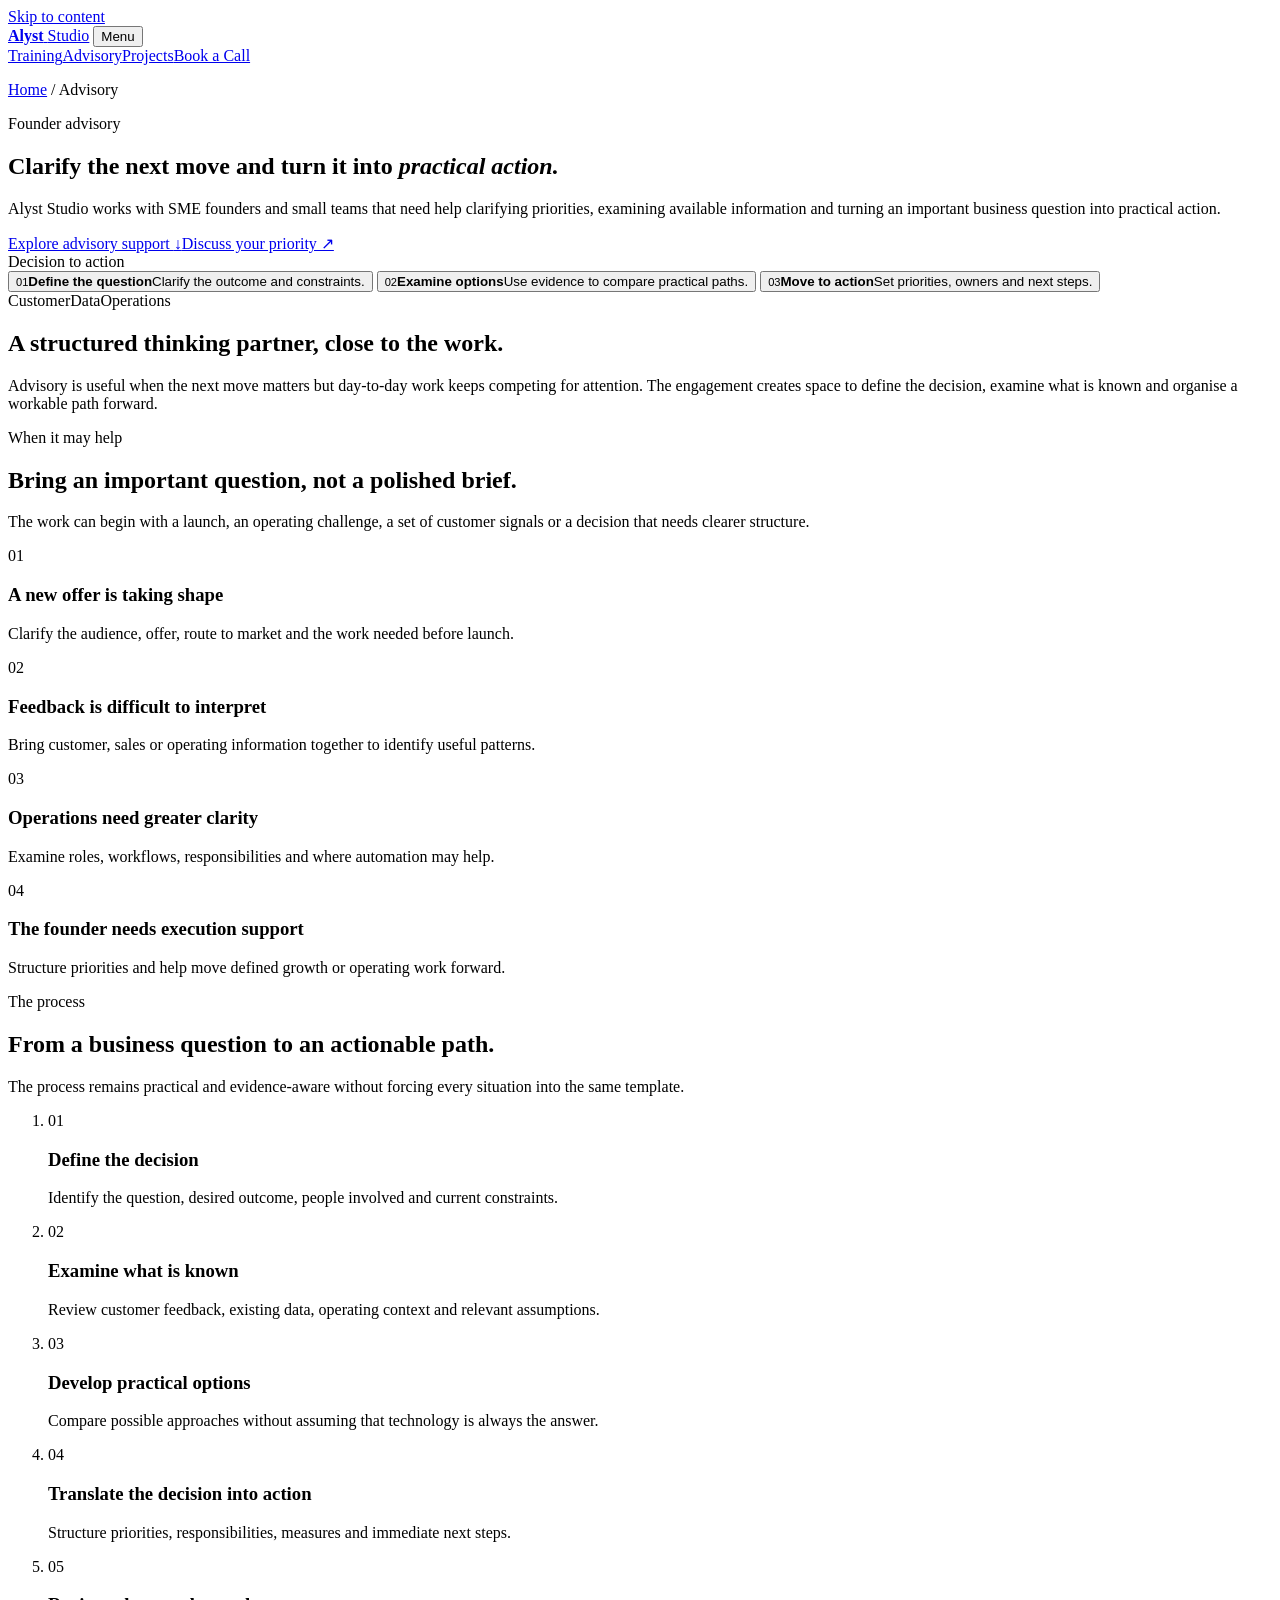
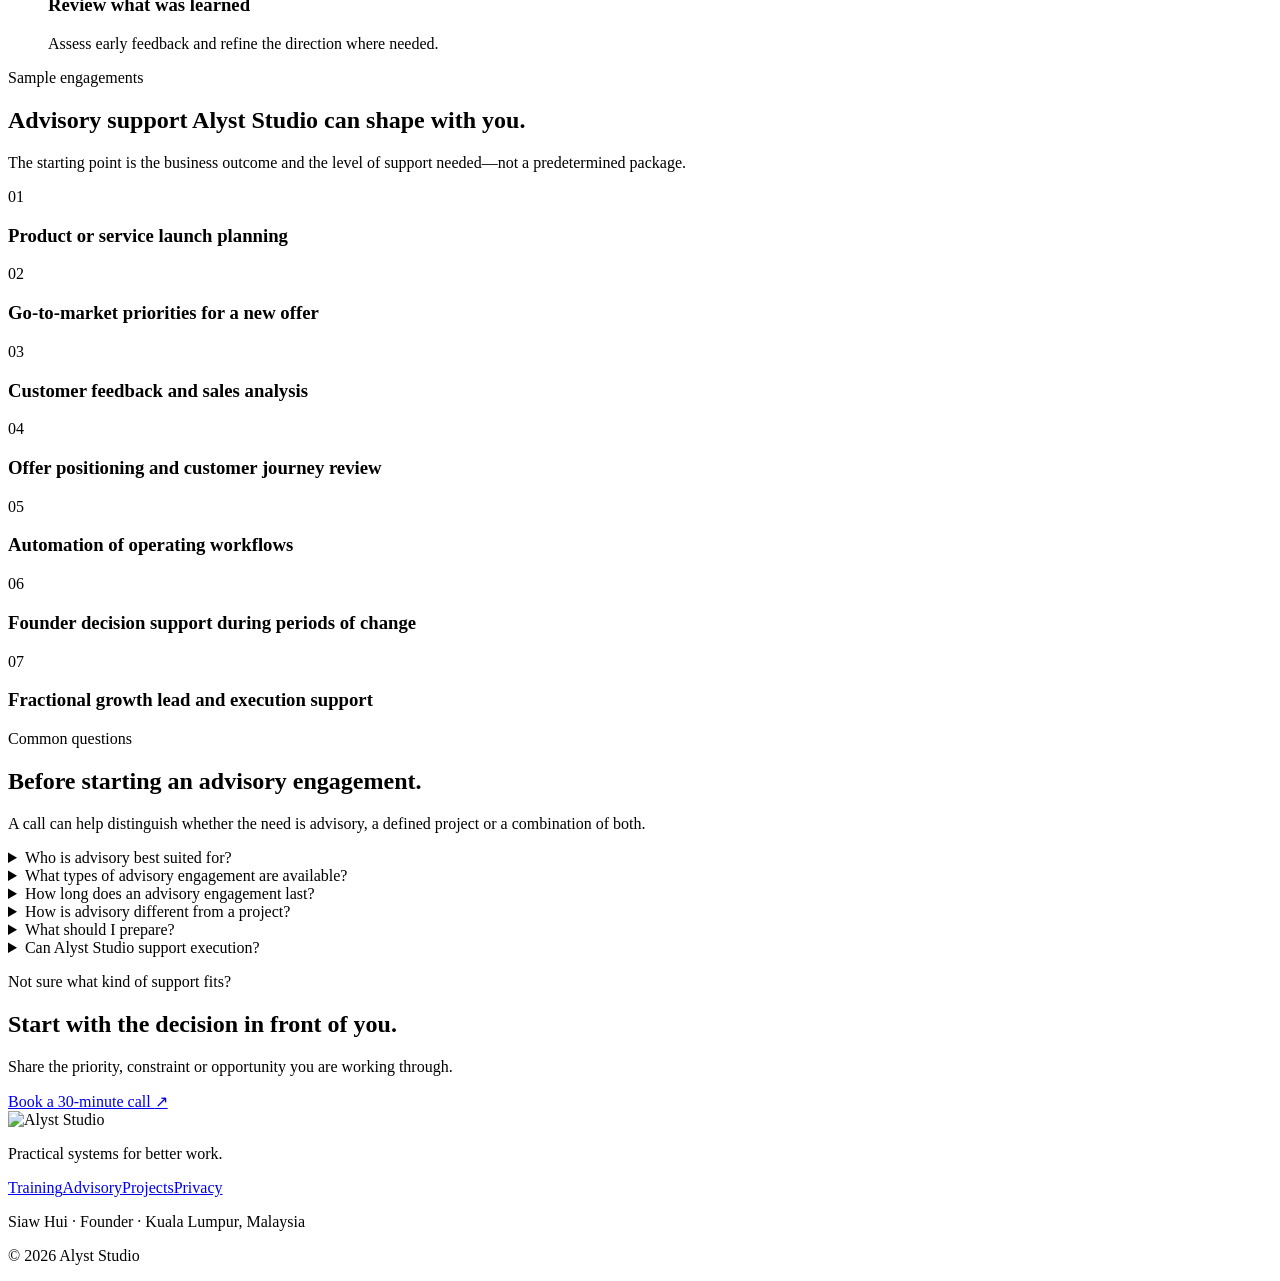
==== site/advisory.html @ 36e94ac0 "Configure Alyst Studio custom domain" ====
<!doctype html>
<html lang="en">
<head>
  <meta charset="utf-8">
  <meta name="viewport" content="width=device-width, initial-scale=1">
  <meta name="description" content="Founder advisory and go-to-market support for SME owners who need to clarify priorities, examine evidence and translate decisions into action.">
  <meta name="robots" content="index,follow">
  <meta name="theme-color" content="#f7f3eb">
  <link rel="canonical" href="https://www.alyststudio.com/advisory.html">
  <meta property="og:title" content="Founder Advisory and Go-to-Market Support | Alyst Studio">
  <meta property="og:description" content="Practical advisory for founders navigating an important business question, launch or period of change.">
  <meta property="og:type" content="website">
  <meta property="og:url" content="https://www.alyststudio.com/advisory.html">
  <title>Founder Advisory and Go-to-Market Support | Alyst Studio</title>
  <link rel="icon" href="assets/alyst-studio-logo.png" type="image/png">
  <link rel="stylesheet" href="styles.css">
  <script type="application/ld+json">
  { "@context": "https://schema.org", "@graph": [
    { "@type": "Organization", "@id": "https://www.alyststudio.com/#organization", "name": "Alyst Studio", "url": "https://www.alyststudio.com/", "founder": { "@id": "https://www.alyststudio.com/#siaw-hui" } },
    { "@type": "Person", "@id": "https://www.alyststudio.com/#siaw-hui", "name": "Siaw Hui", "jobTitle": "Founder", "worksFor": { "@id": "https://www.alyststudio.com/#organization" } },
    { "@type": "Service", "@id": "https://www.alyststudio.com/advisory.html#service", "name": "Founder advisory and go-to-market support", "serviceType": "Business advisory", "provider": { "@id": "https://www.alyststudio.com/#organization" }, "areaServed": { "@type": "Country", "name": "Malaysia" }, "url": "https://www.alyststudio.com/advisory.html" },
    { "@type": "BreadcrumbList", "itemListElement": [ { "@type": "ListItem", "position": 1, "name": "Home", "item": "https://www.alyststudio.com/" }, { "@type": "ListItem", "position": 2, "name": "Advisory", "item": "https://www.alyststudio.com/advisory.html" } ] }
  ] }
  </script>
  <script defer src="script.js"></script>
</head>
<body class="service-page page-advisory">
  <a class="skip-link" href="#main">Skip to content</a>
  <header class="site-header" data-header>
    <a class="brand brand-text" href="index.html" aria-label="Alyst Studio home"><strong>Alyst</strong> <span>Studio</span></a>
    <button class="menu-button" type="button" aria-expanded="false" aria-controls="site-nav" data-menu-button><span>Menu</span><i aria-hidden="true"></i></button>
    <nav class="site-nav" id="site-nav" aria-label="Primary navigation" data-nav><a href="training.html">Training</a><a aria-current="page" href="advisory.html">Advisory</a><a href="projects.html">Projects</a><a class="nav-cta" href="https://calendly.com/siawhui-alyststudio/30min" target="_blank" rel="noopener noreferrer">Book a Call</a></nav>
  </header>
  <main id="main">
    <section class="page-hero">
      <div class="page-hero-copy reveal">
        <p class="breadcrumb"><a href="index.html">Home</a> / Advisory</p>
        <p class="eyebrow line-label">Founder advisory</p>
        <h1>Clarify the next move and turn it into <em>practical action.</em></h1>
        <p class="answer-first">Alyst Studio works with SME founders and small teams that need help clarifying priorities, examining available information and turning an important business question into practical action.</p>
        <div class="page-hero-actions"><a class="button button-primary" href="#engagements">Explore advisory support <span>↓</span></a><a class="text-link" href="https://calendly.com/siawhui-alyststudio/30min" target="_blank" rel="noopener noreferrer">Discuss your priority ↗</a></div>
      </div>
      <div class="purpose-visual service-method-visual reveal" id="advisory-method" data-auto-method aria-label="Interactive advisory method from defining the question to practical action">
        <div class="training-visual-head"><div><i></i><i></i><i></i></div><span>Decision to action</span></div>
        <div class="method-stage-list" role="group" aria-label="Advisory stages">
          <button class="method-stage is-active" type="button" data-method-control aria-pressed="true"><small>01</small><strong>Define the question</strong><span>Clarify the outcome and constraints.</span></button>
          <button class="method-stage" type="button" data-method-control aria-pressed="false"><small>02</small><strong>Examine options</strong><span>Use evidence to compare practical paths.</span></button>
          <button class="method-stage" type="button" data-method-control aria-pressed="false"><small>03</small><strong>Move to action</strong><span>Set priorities, owners and next steps.</span></button>
        </div>
        <div class="method-inputs" aria-label="Inputs considered"><span>Customer</span><span>Data</span><span>Operations</span></div>
      </div>
    </section>

    <section class="page-intro-band"><div class="section"><h2>A structured thinking partner, close to the work.</h2><div><p>Advisory is useful when the next move matters but day-to-day work keeps competing for attention. The engagement creates space to define the decision, examine what is known and organise a workable path forward.</p></div></div></section>

    <section class="section">
      <div class="page-section-heading reveal"><p class="eyebrow line-label">When it may help</p><h2>Bring an important question, not a polished brief.</h2><p>The work can begin with a launch, an operating challenge, a set of customer signals or a decision that needs clearer structure.</p></div>
      <div class="fit-grid">
        <article class="fit-card reveal"><span>01</span><h3>A new offer is taking shape</h3><p>Clarify the audience, offer, route to market and the work needed before launch.</p></article>
        <article class="fit-card reveal"><span>02</span><h3>Feedback is difficult to interpret</h3><p>Bring customer, sales or operating information together to identify useful patterns.</p></article>
        <article class="fit-card reveal"><span>03</span><h3>Operations need greater clarity</h3><p>Examine roles, workflows, responsibilities and where automation may help.</p></article>
        <article class="fit-card reveal"><span>04</span><h3>The founder needs execution support</h3><p>Structure priorities and help move defined growth or operating work forward.</p></article>
      </div>
    </section>

    <section class="section" id="process">
      <div class="page-section-heading reveal"><p class="eyebrow line-label">The process</p><h2>From a business question to an actionable path.</h2><p>The process remains practical and evidence-aware without forcing every situation into the same template.</p></div>
      <ol class="process-list compact-process five-step-process">
        <li class="reveal"><span>01</span><h3>Define the decision</h3><p>Identify the question, desired outcome, people involved and current constraints.</p></li>
        <li class="reveal"><span>02</span><h3>Examine what is known</h3><p>Review customer feedback, existing data, operating context and relevant assumptions.</p></li>
        <li class="reveal"><span>03</span><h3>Develop practical options</h3><p>Compare possible approaches without assuming that technology is always the answer.</p></li>
        <li class="reveal"><span>04</span><h3>Translate the decision into action</h3><p>Structure priorities, responsibilities, measures and immediate next steps.</p></li>
        <li class="reveal"><span>05</span><h3>Review what was learned</h3><p>Assess early feedback and refine the direction where needed.</p></li>
      </ol>
    </section>

    <section class="engagements compact-engagements seven-item-engagements" id="engagements"><div class="section">
      <div class="page-section-heading reveal"><p class="eyebrow line-label">Sample engagements</p><h2>Advisory support Alyst Studio can shape with you.</h2><p>The starting point is the business outcome and the level of support needed—not a predetermined package.</p></div>
      <div class="engagement-grid">
        <article class="engagement-card reveal"><span>01</span><h3>Product or service launch planning</h3></article>
        <article class="engagement-card reveal"><span>02</span><h3>Go-to-market priorities for a new offer</h3></article>
        <article class="engagement-card reveal"><span>03</span><h3>Customer feedback and sales analysis</h3></article>
        <article class="engagement-card reveal"><span>04</span><h3>Offer positioning and customer journey review</h3></article>
        <article class="engagement-card reveal"><span>05</span><h3>Automation of operating workflows</h3></article>
        <article class="engagement-card reveal"><span>06</span><h3>Founder decision support during periods of change</h3></article>
        <article class="engagement-card reveal"><span>07</span><h3>Fractional growth lead and execution support</h3></article>
      </div>
    </div></section>

    <section class="section">
      <div class="page-section-heading reveal"><p class="eyebrow line-label">Common questions</p><h2>Before starting an advisory engagement.</h2><p>A call can help distinguish whether the need is advisory, a defined project or a combination of both.</p></div>
      <div class="faq-list">
        <details><summary>Who is advisory best suited for?</summary><p>It is designed for SME founders and small teams with a specific priority, decision or operating challenge that needs structured thinking and practical follow-through.</p></details>
        <details><summary>What types of advisory engagement are available?</summary><p>An engagement may begin with a focused advisory session, a defined short-term advisory sprint, or ongoing fractional growth lead and execution support. The format is shaped around the decision and level of involvement required.</p></details>
        <details><summary>How long does an advisory engagement last?</summary><p>The period depends on the question and scope. It may be a single session, a defined engagement over several weeks, or ongoing monthly support. The cadence and duration are agreed before work begins.</p></details>
        <details><summary>How is advisory different from a project?</summary><p>Advisory centres on clarifying priorities and decisions. A project centres on building or delivering a defined system, workflow or analysis.</p></details>
        <details><summary>What should I prepare?</summary><p>Bring the question, relevant context and any existing customer, sales or operating information. A polished brief is not required.</p></details>
        <details><summary>Can Alyst Studio support execution?</summary><p>Yes, where the execution scope is agreed. This may be structured as defined project work or fractional growth lead and execution support.</p></details>
      </div>
    </section>

    <section class="page-cta"><div class="section"><div><p class="eyebrow line-label">Not sure what kind of support fits?</p><h2>Start with the decision in front of you.</h2></div><div class="page-cta-actions"><p>Share the priority, constraint or opportunity you are working through.</p><a class="button button-light" href="https://calendly.com/siawhui-alyststudio/30min" target="_blank" rel="noopener noreferrer">Book a 30-minute call <span>↗</span></a></div></div></section>
  </main>
  <footer class="site-footer"><div class="footer-brand"><img src="assets/alyst-studio-logo.png" alt="Alyst Studio"><p>Practical systems for better work.</p></div><nav aria-label="Footer navigation"><a href="training.html">Training</a><a href="advisory.html">Advisory</a><a href="projects.html">Projects</a><a href="privacy.html">Privacy</a></nav><div class="footer-meta"><p>Siaw Hui · Founder · Kuala Lumpur, Malaysia</p><p>© <span data-year>2026</span> Alyst Studio</p></div></footer>
</body>
</html>
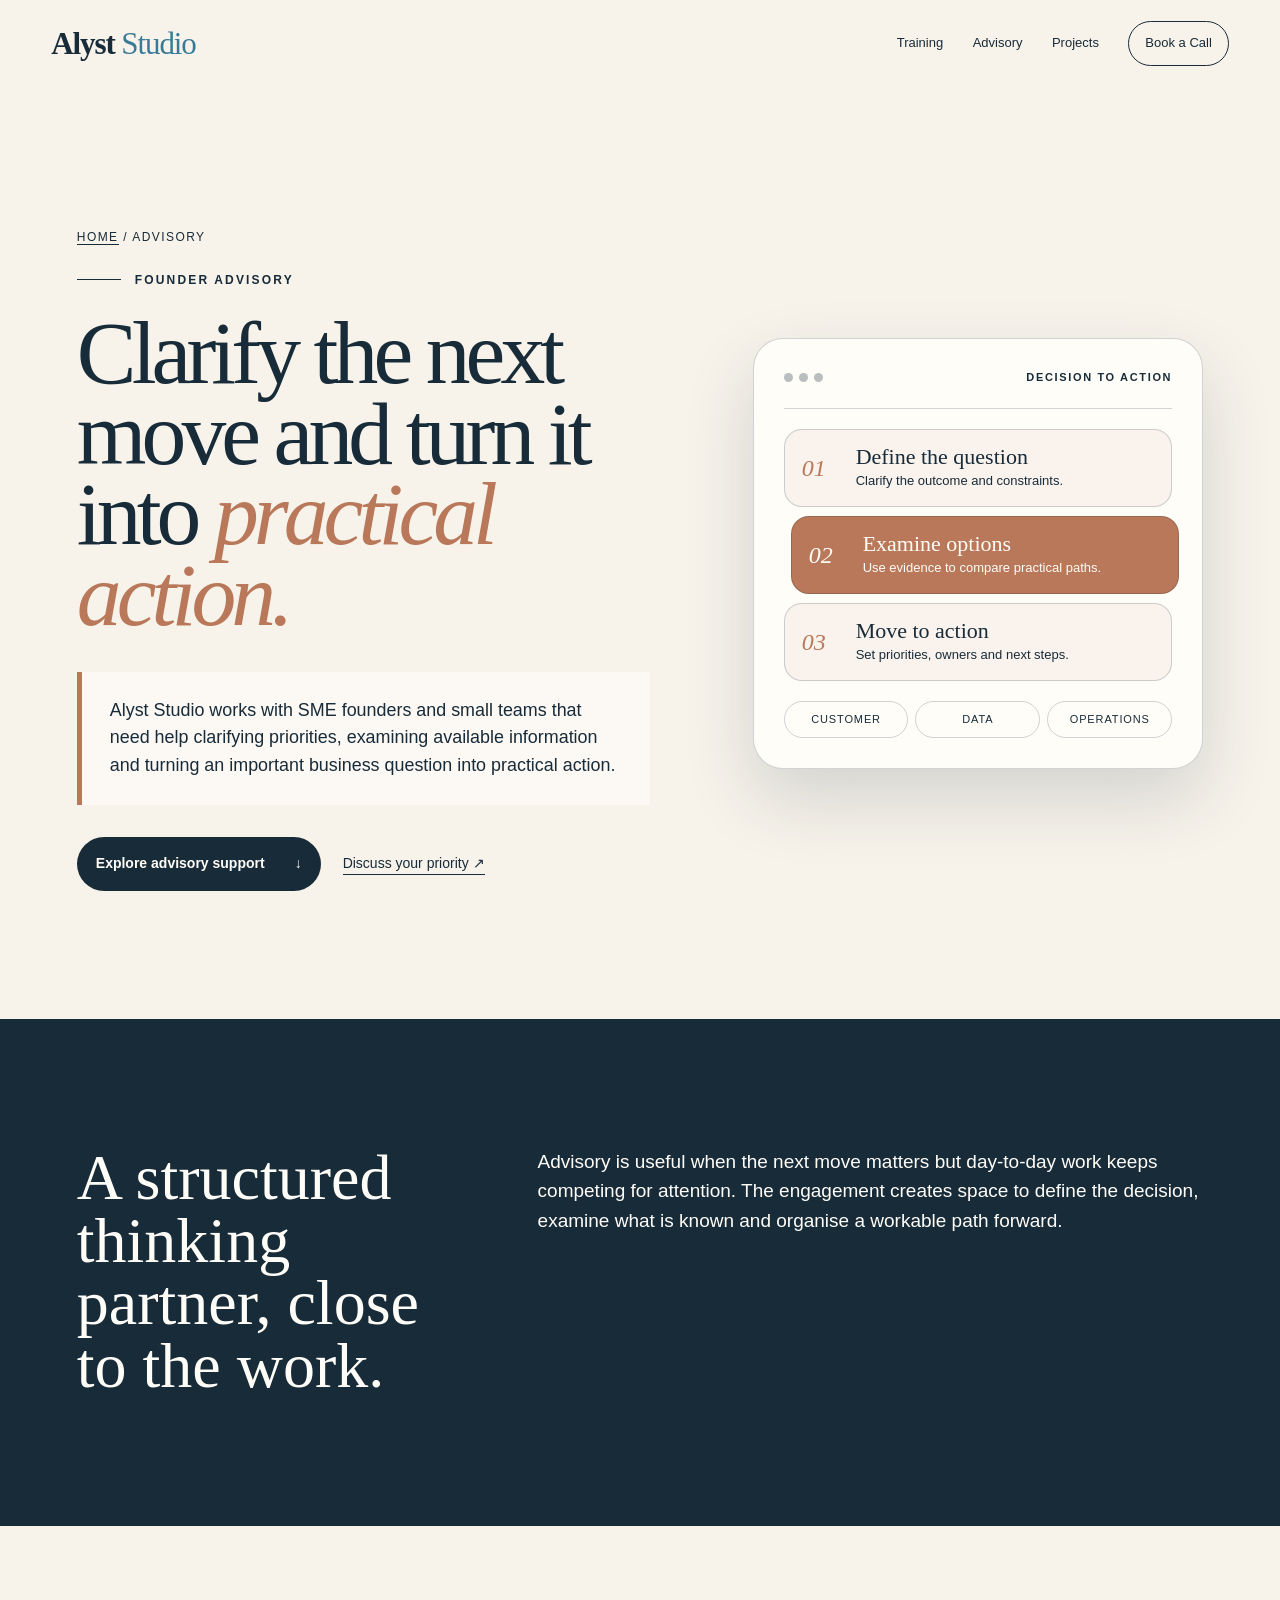
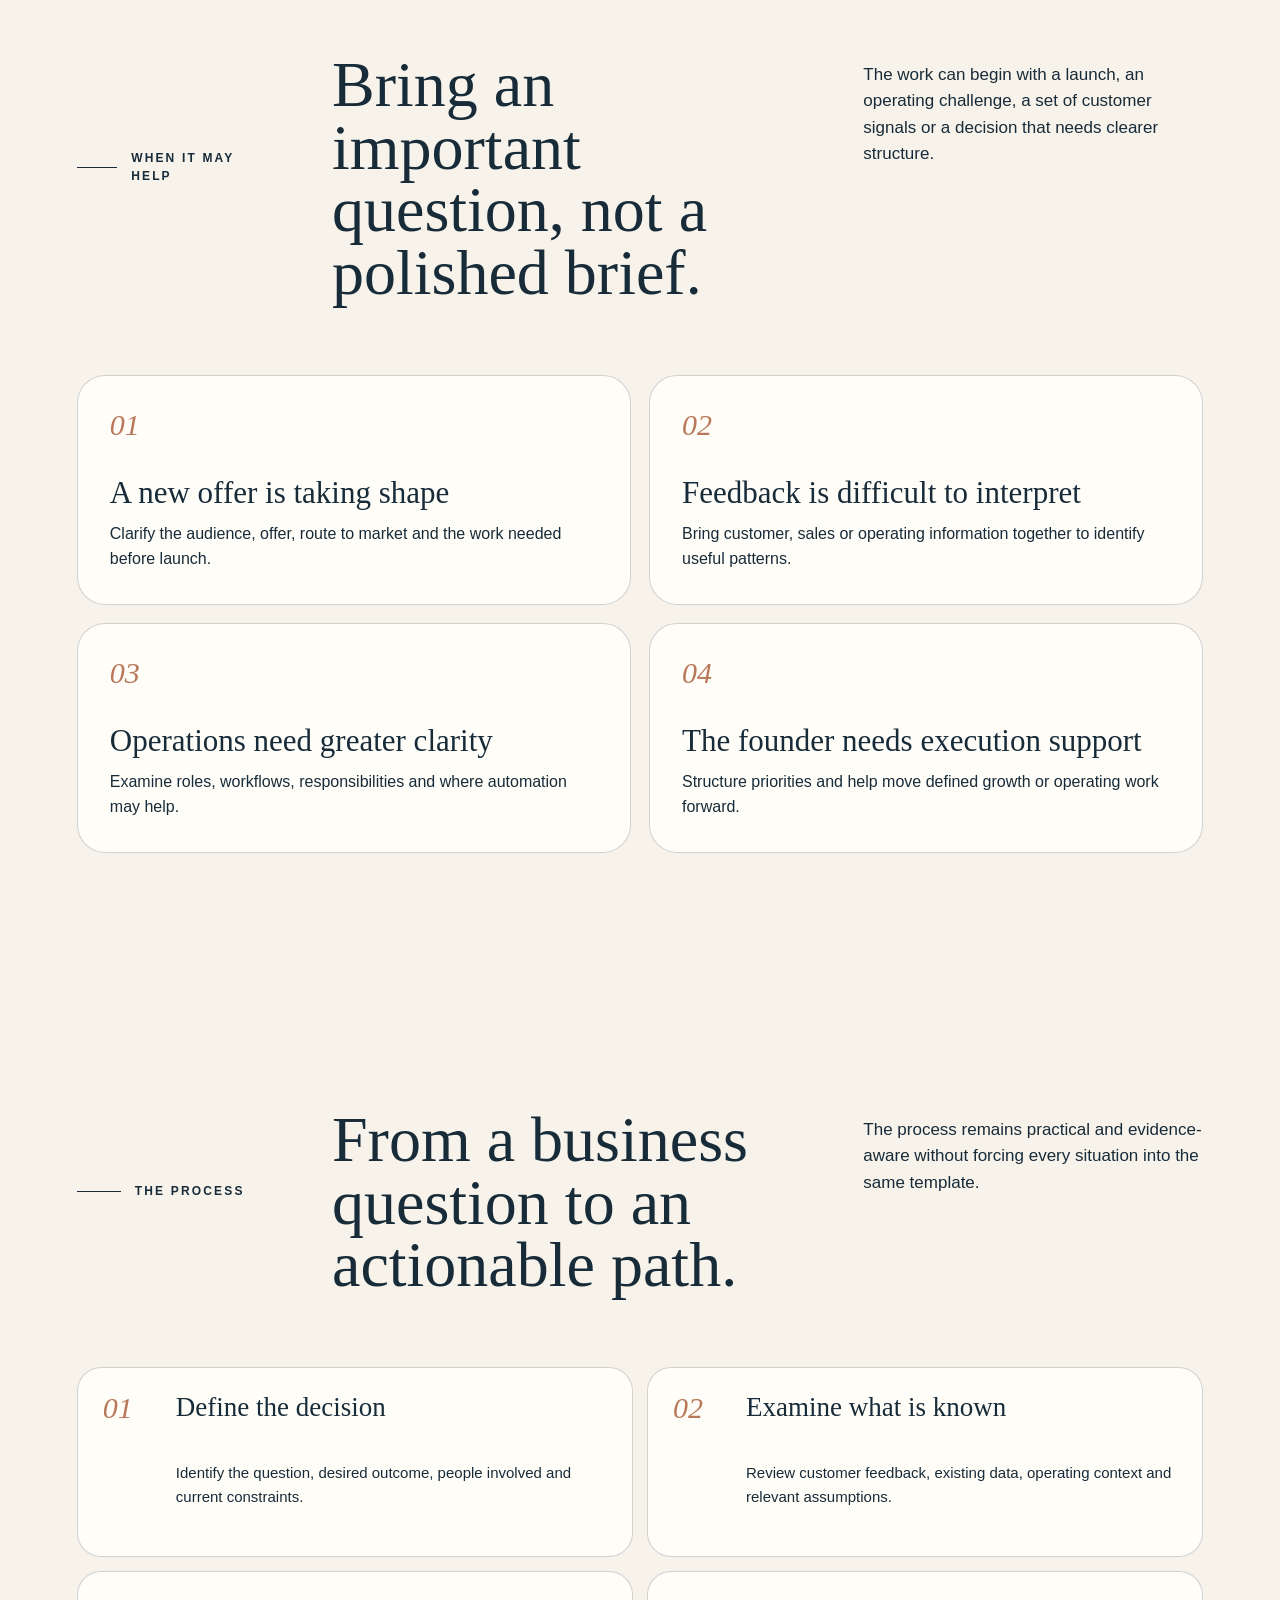
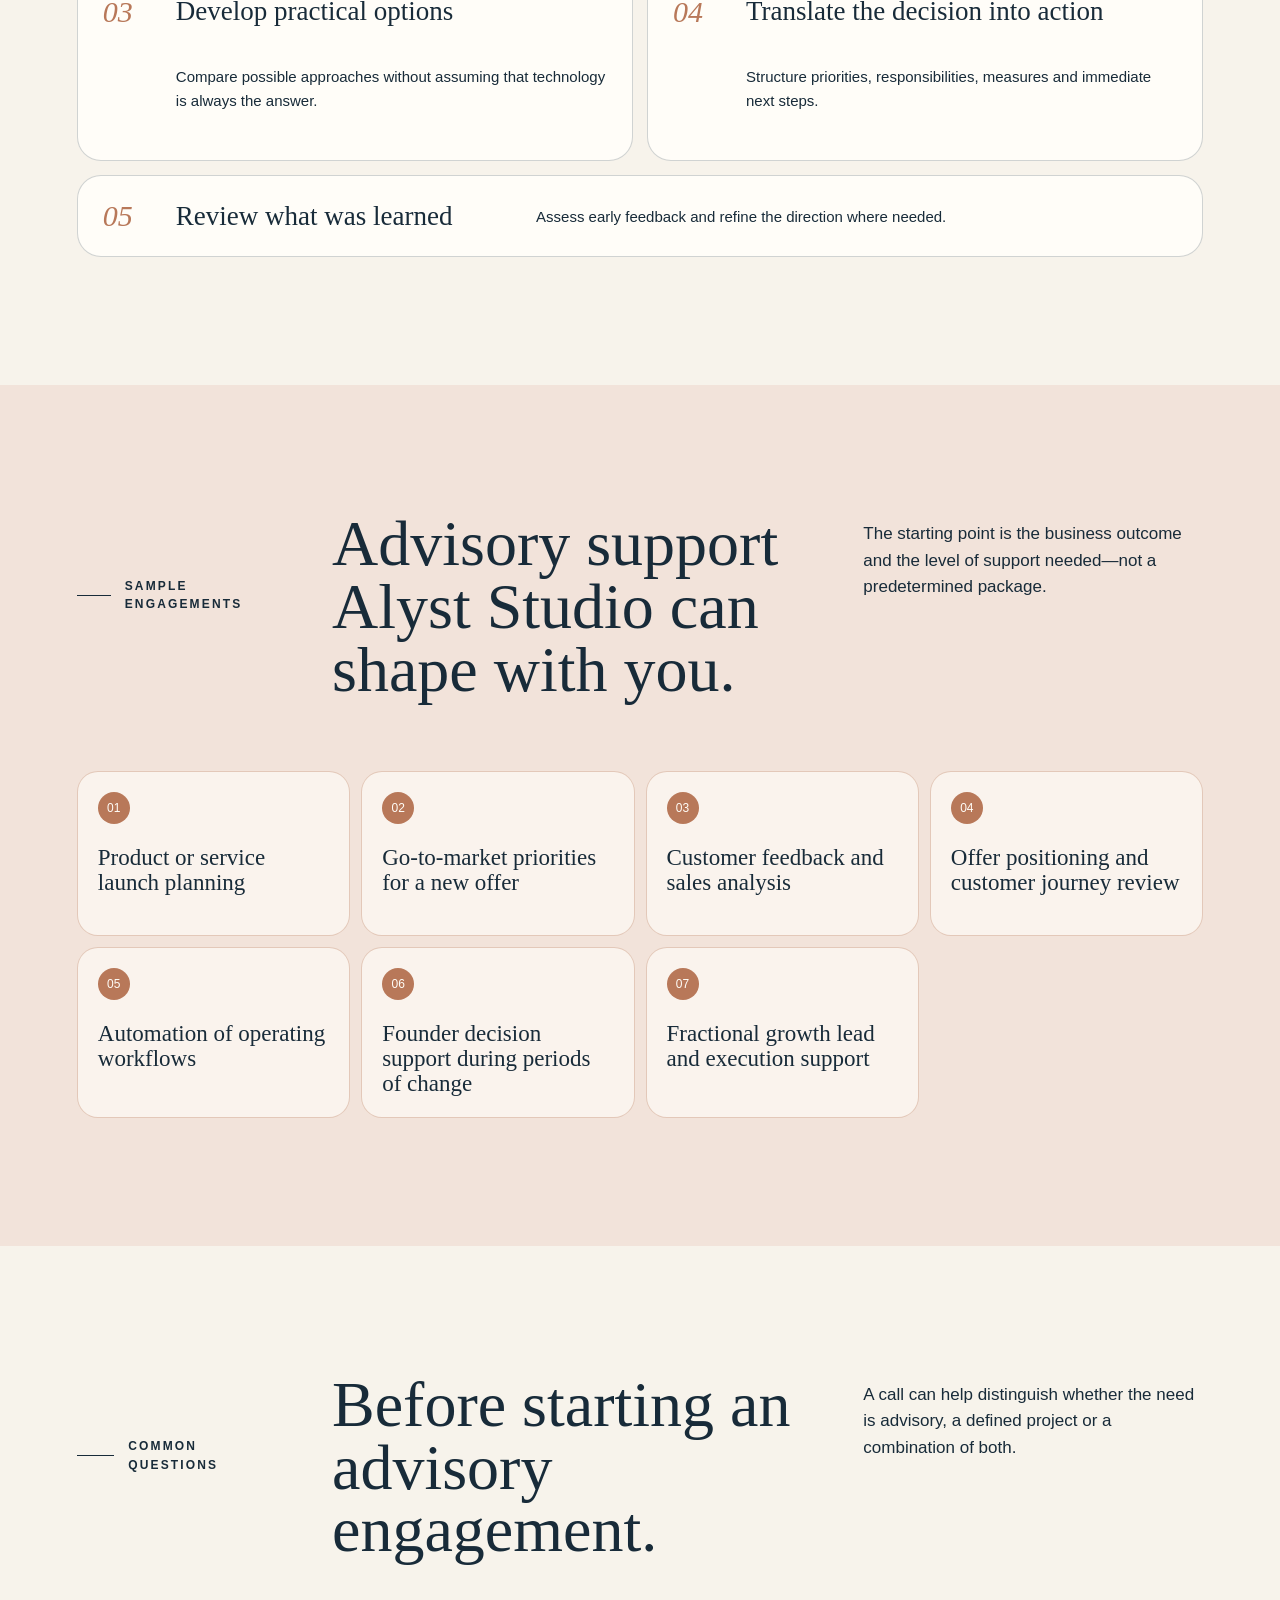
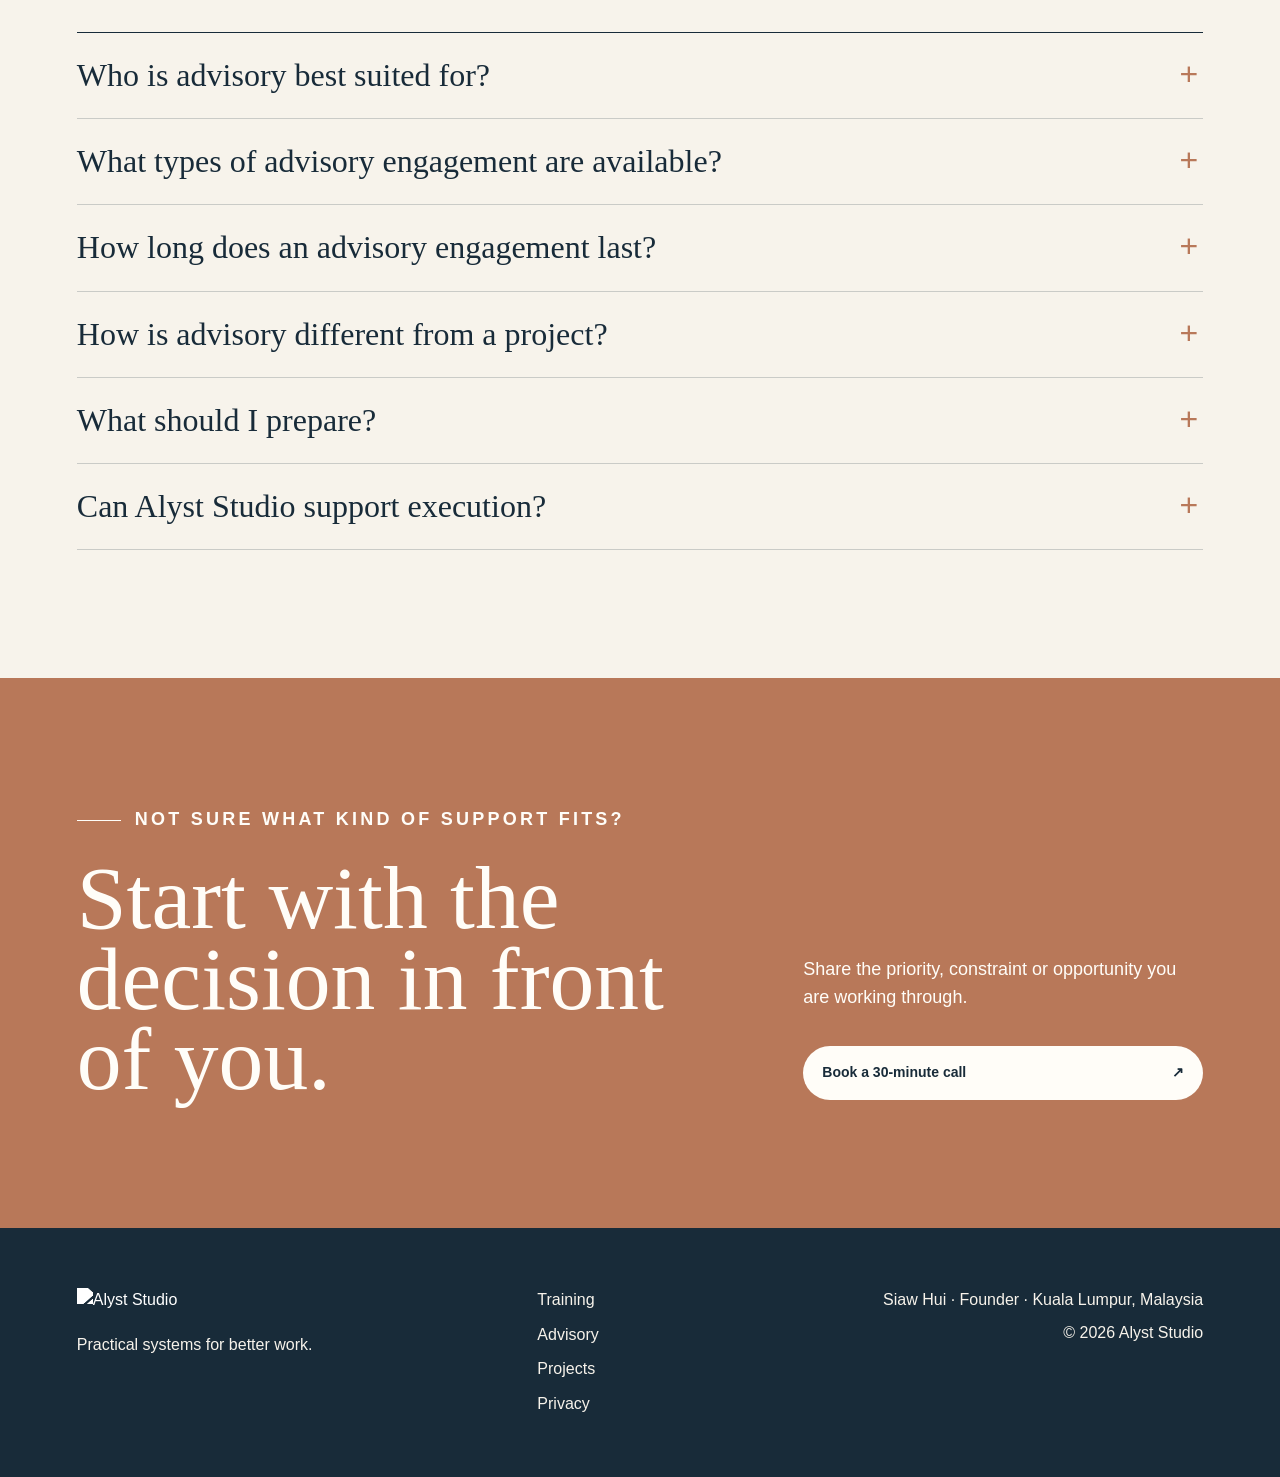
==== commit a806b45b: "Publish latest Alyst Studio website" ====
--- a/site/advisory.html
+++ b/site/advisory.html
@@ -6,20 +6,20 @@
   <meta name="description" content="Founder advisory and go-to-market support for SME owners who need to clarify priorities, examine evidence and translate decisions into action.">
   <meta name="robots" content="index,follow">
   <meta name="theme-color" content="#f7f3eb">
-  <link rel="canonical" href="https://www.alyststudio.com/advisory.html">
+  <link rel="canonical" href="https://siawhui-code.github.io/Alyst-Website-Pages/advisory.html">
   <meta property="og:title" content="Founder Advisory and Go-to-Market Support | Alyst Studio">
   <meta property="og:description" content="Practical advisory for founders navigating an important business question, launch or period of change.">
   <meta property="og:type" content="website">
-  <meta property="og:url" content="https://www.alyststudio.com/advisory.html">
+  <meta property="og:url" content="https://siawhui-code.github.io/Alyst-Website-Pages/advisory.html">
   <title>Founder Advisory and Go-to-Market Support | Alyst Studio</title>
   <link rel="icon" href="assets/alyst-studio-logo.png" type="image/png">
   <link rel="stylesheet" href="styles.css">
   <script type="application/ld+json">
   { "@context": "https://schema.org", "@graph": [
-    { "@type": "Organization", "@id": "https://www.alyststudio.com/#organization", "name": "Alyst Studio", "url": "https://www.alyststudio.com/", "founder": { "@id": "https://www.alyststudio.com/#siaw-hui" } },
-    { "@type": "Person", "@id": "https://www.alyststudio.com/#siaw-hui", "name": "Siaw Hui", "jobTitle": "Founder", "worksFor": { "@id": "https://www.alyststudio.com/#organization" } },
-    { "@type": "Service", "@id": "https://www.alyststudio.com/advisory.html#service", "name": "Founder advisory and go-to-market support", "serviceType": "Business advisory", "provider": { "@id": "https://www.alyststudio.com/#organization" }, "areaServed": { "@type": "Country", "name": "Malaysia" }, "url": "https://www.alyststudio.com/advisory.html" },
-    { "@type": "BreadcrumbList", "itemListElement": [ { "@type": "ListItem", "position": 1, "name": "Home", "item": "https://www.alyststudio.com/" }, { "@type": "ListItem", "position": 2, "name": "Advisory", "item": "https://www.alyststudio.com/advisory.html" } ] }
+    { "@type": "Organization", "@id": "https://siawhui-code.github.io/Alyst-Website-Pages/#organization", "name": "Alyst Studio", "url": "https://siawhui-code.github.io/Alyst-Website-Pages/", "founder": { "@id": "https://siawhui-code.github.io/Alyst-Website-Pages/#siaw-hui" } },
+    { "@type": "Person", "@id": "https://siawhui-code.github.io/Alyst-Website-Pages/#siaw-hui", "name": "Siaw Hui", "jobTitle": "Founder", "worksFor": { "@id": "https://siawhui-code.github.io/Alyst-Website-Pages/#organization" } },
+    { "@type": "Service", "@id": "https://siawhui-code.github.io/Alyst-Website-Pages/advisory.html#service", "name": "Founder advisory and go-to-market support", "serviceType": "Business advisory", "provider": { "@id": "https://siawhui-code.github.io/Alyst-Website-Pages/#organization" }, "areaServed": { "@type": "Country", "name": "Malaysia" }, "url": "https://siawhui-code.github.io/Alyst-Website-Pages/advisory.html" },
+    { "@type": "BreadcrumbList", "itemListElement": [ { "@type": "ListItem", "position": 1, "name": "Home", "item": "https://siawhui-code.github.io/Alyst-Website-Pages/" }, { "@type": "ListItem", "position": 2, "name": "Advisory", "item": "https://siawhui-code.github.io/Alyst-Website-Pages/advisory.html" } ] }
   ] }
   </script>
   <script defer src="script.js"></script>
--- a/site/styles.css
+++ b/site/styles.css
@@ -0,0 +1,617 @@
+:root {
+  --ink: #182b39;
+  --ink-2: #28475a;
+  --blue: #4d91ad;
+  --blue-deep: #397b97;
+  --blue-pale: #dcebf0;
+  --cream: #f7f3eb;
+  --paper: #fffdf8;
+  --peach: #ead2c5;
+  --peach-pale: #f2e3da;
+  --yellow: #efe0a3;
+  --rule: rgba(24, 43, 57, .2);
+  --shadow: 0 30px 70px rgba(24, 43, 57, .16);
+  --sans: Inter, ui-sans-serif, -apple-system, BlinkMacSystemFont, "Segoe UI", sans-serif;
+  --serif: Georgia, "Times New Roman", serif;
+}
+
+* { box-sizing: border-box; }
+html { scroll-behavior: smooth; }
+body {
+  margin: 0;
+  color: var(--ink);
+  background: var(--cream);
+  font-family: var(--sans);
+  font-size: 16px;
+  line-height: 1.55;
+  -webkit-font-smoothing: antialiased;
+}
+body.menu-open { overflow: hidden; }
+a { color: inherit; text-decoration: none; }
+button, input, textarea { font: inherit; }
+img { display: block; max-width: 100%; }
+
+.skip-link {
+  position: fixed;
+  top: 10px;
+  left: 10px;
+  z-index: 1000;
+  padding: 10px 14px;
+  background: var(--paper);
+  transform: translateY(-180%);
+}
+.skip-link:focus { transform: none; }
+
+.site-header {
+  position: sticky;
+  top: 0;
+  z-index: 50;
+  display: flex;
+  align-items: center;
+  justify-content: space-between;
+  min-height: 88px;
+  padding: 14px clamp(22px, 4vw, 64px);
+  border-bottom: 1px solid transparent;
+  transition: background .25s, border-color .25s, min-height .25s;
+}
+.site-header.is-scrolled {
+  min-height: 72px;
+  background: rgba(247, 243, 235, .94);
+  border-color: var(--rule);
+  backdrop-filter: blur(14px);
+}
+.brand { width: 175px; }
+.brand img { width: 100%; }
+.brand-text { width: auto; font: 400 31px/1 var(--serif); letter-spacing: -.035em; white-space: nowrap; }
+.brand-text strong { font-weight: 700; }
+.brand-text span { color: var(--blue-deep); }
+.site-nav { display: flex; align-items: center; gap: clamp(18px, 2.3vw, 38px); font-size: 13px; }
+.site-nav a:not(.nav-cta) { border-bottom: 1px solid transparent; }
+.site-nav a:not(.nav-cta):hover { border-color: currentColor; }
+.nav-cta { padding: 11px 16px; border: 1px solid var(--ink); border-radius: 999px; }
+.nav-cta:hover { color: var(--cream); background: var(--ink); }
+.menu-button { display: none; color: var(--ink); background: none; border: 0; }
+
+.hero {
+  position: relative;
+  display: grid;
+  grid-template-columns: minmax(0, 1.08fr) minmax(380px, .92fr);
+  gap: clamp(42px, 6vw, 96px);
+  align-items: center;
+  min-height: calc(100vh - 88px);
+  padding: clamp(60px, 8vw, 120px) clamp(22px, 6vw, 92px) 48px;
+  overflow: hidden;
+}
+.hero-field {
+  position: absolute;
+  inset: -28% -9% auto auto;
+  width: 63vw;
+  height: 79vw;
+  max-height: 1000px;
+  border-radius: 43% 0 0 57%;
+  background: var(--peach);
+  transform: rotate(8deg);
+}
+.hero-field span {
+  position: absolute;
+  right: 10%;
+  bottom: 14%;
+  width: 33%;
+  aspect-ratio: 1;
+  border: 1px solid rgba(24, 43, 57, .35);
+  border-radius: 50%;
+}
+.hero-copy, .system-card { position: relative; z-index: 2; }
+.eyebrow { margin: 0 0 24px; font-size: 12px; font-weight: 700; letter-spacing: .18em; text-transform: uppercase; }
+.line-label { display: flex; align-items: center; gap: 14px; }
+.line-label::before { content: ""; width: 44px; height: 1px; background: currentColor; }
+.hero h1 {
+  max-width: 780px;
+  margin: 0;
+  font: 400 clamp(58px, 7.2vw, 116px)/.9 var(--serif);
+  letter-spacing: -.055em;
+}
+.hero h1 em { display: block; color: var(--blue-deep); font-weight: 400; }
+.hero-lede { max-width: 670px; margin: 36px 0 0; font-size: clamp(17px, 1.35vw, 21px); }
+.hero-actions { display: flex; align-items: center; gap: 24px; margin-top: 34px; }
+.button {
+  display: inline-flex;
+  align-items: center;
+  justify-content: space-between;
+  gap: 30px;
+  min-height: 54px;
+  padding: 14px 19px;
+  border-radius: 999px;
+  font-size: 14px;
+  font-weight: 700;
+  transition: transform .2s, background .2s, color .2s;
+}
+.button:hover { transform: translateY(-2px); }
+.button-primary { color: var(--paper); background: var(--ink); }
+.button-primary:hover { background: var(--blue-deep); }
+.text-link { font-size: 14px; border-bottom: 1px solid currentColor; }
+
+.system-card {
+  margin-top: 48px;
+  padding: clamp(22px, 2.5vw, 36px);
+  border: 1px solid rgba(24, 43, 57, .14);
+  border-radius: 34px;
+  background: rgba(255, 253, 248, .92);
+  box-shadow: var(--shadow);
+  backdrop-filter: blur(10px);
+}
+.system-card-head { display: flex; justify-content: space-between; gap: 20px; padding-bottom: 20px; border-bottom: 1px solid var(--rule); }
+.system-card-head p { margin: 0; font: italic 18px var(--serif); }
+.system-card-head > span { display: flex; gap: 6px; }
+.system-card-head i { width: 8px; height: 8px; border-radius: 50%; background: var(--ink); opacity: .4; }
+.signal-tabs { display: flex; flex-wrap: wrap; gap: 8px; margin: 22px 0 28px; }
+.signal-tab {
+  padding: 9px 13px;
+  color: var(--ink);
+  border: 1px solid transparent;
+  border-radius: 999px;
+  background: var(--blue-pale);
+  cursor: pointer;
+}
+.signal-tab:nth-child(2) { background: var(--yellow); }
+.signal-tab:nth-child(3) { background: var(--peach-pale); }
+.signal-tab.is-active { border-color: var(--ink); box-shadow: inset 0 0 0 1px var(--ink); }
+.signal-result { min-height: 270px; padding: clamp(24px, 3vw, 42px); border-radius: 24px; background: var(--blue-pale); transition: background-color .45s ease; }
+.signal-result[data-active-signal="repetition"] { background: var(--blue-pale); }
+.signal-result[data-active-signal="decisions"] { background: var(--yellow); }
+.signal-result[data-active-signal="confidence"] { background: var(--peach-pale); }
+.signal-result.is-changing > * { animation: signal-in .4s ease both; }
+@keyframes signal-in { from { opacity: 0; transform: translateY(8px); } to { opacity: 1; transform: none; } }
+.signal-kicker, .project-kicker { margin: 0 0 13px; font-size: 11px; font-weight: 800; letter-spacing: .16em; }
+.signal-result h2 { max-width: 470px; margin: 0 0 16px; font: 400 clamp(30px, 3vw, 47px)/1.03 var(--serif); }
+.signal-result > p:not(.signal-kicker) { max-width: 490px; margin: 0; }
+.signal-flow { display: flex; align-items: center; gap: 10px; margin-top: 28px; font-size: 12px; }
+.signal-flow span { padding: 7px 10px; border: 1px solid rgba(24, 43, 57, .25); border-radius: 999px; }
+.signal-flow b { font-weight: 400; }
+.hero-principles {
+  position: relative;
+  z-index: 2;
+  grid-column: 1 / -1;
+  display: grid;
+  grid-template-columns: repeat(3, 1fr);
+  margin-top: 40px;
+  border-top: 1px solid var(--rule);
+  border-bottom: 1px solid var(--rule);
+}
+.hero-principles p { margin: 0; padding: 22px clamp(0px, 2vw, 32px); font-size: 13px; }
+.hero-principles p + p { border-left: 1px solid var(--rule); }
+
+.section { width: min(100%, 1480px); margin: 0 auto; padding: clamp(90px, 10vw, 160px) clamp(22px, 6vw, 92px); }
+.section-heading { display: grid; grid-template-columns: .65fr 1.25fr .9fr; gap: clamp(30px, 5vw, 80px); align-items: start; margin-bottom: clamp(64px, 8vw, 120px); }
+.section-heading .eyebrow { margin-top: 12px; }
+.section-heading h2 { margin: 0; font: 400 clamp(43px, 5vw, 76px)/.98 var(--serif); letter-spacing: -.035em; }
+.section-heading > p:last-child { margin: 10px 0 0; font-size: 17px; }
+
+.friction-list { border-top: 1px solid var(--ink); }
+.friction-row {
+  display: grid;
+  grid-template-columns: 48px 120px minmax(300px, 1.1fr) minmax(260px, .9fr) 38px;
+  gap: clamp(18px, 3vw, 52px);
+  align-items: start;
+  padding: 32px 0;
+  border-bottom: 1px solid var(--rule);
+  transition: padding .25s, background .25s;
+}
+.friction-row:hover { padding-right: 18px; padding-left: 18px; background: var(--paper); }
+.friction-row > span { font: 22px var(--serif); }
+.friction-row small { padding-top: 5px; text-transform: uppercase; letter-spacing: .14em; }
+.friction-row h3 { margin: 0; font: 400 clamp(26px, 2.4vw, 39px)/1.05 var(--serif); }
+.friction-row p { margin: 4px 0 0; }
+.friction-row > b { font-size: 26px; font-weight: 400; text-align: right; }
+
+.work { color: var(--cream); background: var(--ink); }
+.section-dark { width: min(100%, 1480px); }
+.work .section-heading { margin-bottom: 54px; }
+.work-tabs { display: grid; grid-template-columns: repeat(4, 1fr); border-top: 1px solid rgba(255,255,255,.35); border-bottom: 1px solid rgba(255,255,255,.35); }
+.work-tab { padding: 20px 14px; color: var(--cream); border: 0; border-right: 1px solid rgba(255,255,255,.25); background: none; text-align: left; cursor: pointer; }
+.work-tab:last-child { border-right: 0; }
+.work-tab span { display: block; margin-bottom: 10px; opacity: .55; }
+.work-tab.is-active { color: var(--ink); background: var(--yellow); }
+.project-panel {
+  display: grid;
+  grid-template-columns: 1.05fr 1.15fr .8fr;
+  gap: clamp(30px, 4vw, 68px);
+  margin-top: 38px;
+  padding: clamp(30px, 5vw, 76px);
+  color: var(--ink);
+  border-radius: 38px;
+  background: var(--blue-pale);
+}
+.project-visual {
+  display: grid;
+  grid-template-rows: auto 1fr auto;
+  gap: 22px;
+  min-height: 360px;
+  padding: 24px 26px 28px;
+  border-radius: 24px;
+  background: var(--paper);
+  box-shadow: 0 18px 35px rgba(24, 43, 57, .1);
+}
+.project-window-head { display: flex; align-items: center; gap: 7px; padding-bottom: 16px; border-bottom: 1px solid var(--rule); }
+.project-window-head span { width: 9px; height: 9px; border-radius: 50%; background: var(--ink); opacity: .28; }
+.project-window-head b { margin-left: auto; font-size: 10px; letter-spacing: .13em; text-transform: uppercase; }
+.project-bars { display: flex; align-items: end; gap: 10px; min-height: 200px; padding: 20px 4px 0; border-bottom: 1px solid var(--rule); }
+.project-bars span { flex: 1; min-height: 34px; border-radius: 8px 8px 0 0; background: var(--blue); transition: height .45s ease, background .35s; }
+.project-bars span:nth-child(1) { height: 42%; }
+.project-bars span:nth-child(2) { height: 67%; }
+.project-bars span:nth-child(3) { height: 53%; }
+.project-bars span:nth-child(4) { height: 82%; }
+.project-bars span:nth-child(5) { height: 62%; }
+.project-bars span:nth-child(6) { height: 91%; }
+.project-tags { display: flex; flex-wrap: wrap; gap: 7px; }
+.project-tags span { padding: 6px 9px; border-radius: 999px; background: var(--blue-pale); font-size: 11px; }
+.project-visual[data-project-visual="assistants"] .project-bars span { background: var(--peach); }
+.project-visual[data-project-visual="assistants"] .project-tags span { background: var(--peach-pale); }
+.project-visual[data-project-visual="content"] .project-bars span { background: var(--yellow); }
+.project-visual[data-project-visual="content"] .project-tags span { background: #f7edc4; }
+.project-visual[data-project-visual="training"] .project-bars span { background: var(--blue-deep); }
+.project-main { align-self: center; }
+.project-main h3 { margin: 0 0 24px; font: 400 clamp(42px, 4.4vw, 70px)/.96 var(--serif); letter-spacing: -.04em; }
+.project-main > p:last-child { margin: 0; font-size: 18px; }
+.project-notes { margin: 0; border-top: 1px solid var(--rule); }
+.project-notes div { padding: 22px 0; border-bottom: 1px solid var(--rule); }
+.project-notes dt { margin-bottom: 7px; font-size: 11px; font-weight: 800; letter-spacing: .14em; text-transform: uppercase; }
+.project-notes dd { margin: 0; }
+
+.approach-list { margin: 0; padding: 0; list-style: none; border-top: 1px solid var(--ink); }
+.approach-list li { display: grid; grid-template-columns: .28fr 1fr; padding: clamp(34px, 5vw, 68px) 0; border-bottom: 1px solid var(--rule); }
+.approach-list li > span { color: var(--blue-deep); font: italic clamp(50px, 6vw, 90px)/1 var(--serif); }
+.approach-list li > div { display: grid; grid-template-columns: 1.15fr 1fr .25fr .7fr; gap: clamp(20px, 4vw, 60px); align-items: start; }
+.approach-list h3 { margin: 0; font: 400 clamp(32px, 3vw, 48px)/1.02 var(--serif); }
+.approach-list p { margin: 6px 0 0; }
+.approach-list b { padding-top: 8px; font-size: 11px; letter-spacing: .14em; text-transform: uppercase; }
+
+.services { background: var(--peach-pale); }
+.services-label {
+  width: fit-content;
+  margin-top: 0 !important;
+  padding: 13px 17px;
+  color: var(--paper);
+  border-radius: 999px;
+  background: var(--blue-deep);
+  box-shadow: 0 10px 25px rgba(24, 43, 57, .13);
+  white-space: nowrap;
+}
+.services-label::before { background: currentColor; }
+.service-grid { display: grid; grid-template-columns: repeat(2, 1fr); gap: 20px; }
+.service-card { min-height: 510px; padding: clamp(30px, 4vw, 58px); border: 1px solid var(--rule); border-radius: 34px; background: rgba(255, 253, 248, .55); }
+.service-card > span { display: block; margin-bottom: 64px; font: italic 38px var(--serif); }
+.service-card h3 { max-width: 540px; margin: 0 0 24px; font: 400 clamp(38px, 4vw, 62px)/.98 var(--serif); }
+.service-card > p { max-width: 620px; font-size: 18px; }
+.service-card ul { margin: 34px 0 0; padding: 0; list-style: none; border-top: 1px solid var(--rule); }
+.service-card li { padding: 12px 0; border-bottom: 1px solid var(--rule); }
+.service-card li::before { content: "↳"; margin-right: 12px; }
+.credential { display: flex; align-items: center; gap: 13px; margin: 25px 0; }
+.credential i { display: grid; place-items: center; width: 50px; height: 50px; border: 1px solid var(--ink); border-radius: 50%; font: 700 13px var(--sans); }
+.credential strong { max-width: 240px; font-size: 13px; }
+
+.studio { display: grid; grid-template-columns: .72fr 1.28fr; gap: clamp(50px, 9vw, 140px); align-items: center; }
+.studio-mark { position: relative; display: grid; place-items: center; aspect-ratio: 1; padding: 7%; border-radius: 50% 50% 8% 50%; background: var(--blue); transform: rotate(-8deg); overflow: hidden; }
+.studio-mark::after { content: ""; position: absolute; inset: 10%; border: 1px solid rgba(255,255,255,.55); border-radius: inherit; }
+.studio-diagram { position: relative; z-index: 1; width: 100%; transform: rotate(8deg); }
+.diagram-path, .diagram-link { fill: none; stroke: rgba(255, 253, 248, .68); stroke-width: 3; stroke-linecap: round; }
+.diagram-path-secondary { stroke-dasharray: 9 12; opacity: .6; }
+.diagram-halo { fill: rgba(255, 253, 248, .12); stroke: rgba(255, 253, 248, .72); stroke-width: 2; }
+.diagram-core { fill: var(--ink); }
+.diagram-node { stroke: rgba(255, 253, 248, .9); stroke-width: 3; }
+.node-one { fill: var(--yellow); }
+.node-two { fill: var(--peach); }
+.node-three { fill: var(--paper); }
+.node-four { fill: var(--blue-deep); }
+.diagram-dot { fill: var(--paper); }
+.diagram-node, .diagram-core { transform-box: fill-box; transform-origin: center; animation: diagram-float 5.5s ease-in-out infinite alternate; }
+.node-two { animation-delay: -.9s; }
+.node-three { animation-delay: -1.8s; }
+.node-four { animation-delay: -2.7s; }
+@keyframes diagram-float { to { transform: translateY(-9px) rotate(3deg); } }
+.studio-copy h2 { margin: 0 0 28px; font: 400 clamp(48px, 5.4vw, 82px)/.96 var(--serif); }
+.studio-copy > p:not(.eyebrow) { max-width: 750px; font-size: 20px; }
+.studio-principles { display: grid; grid-template-columns: repeat(3, 1fr); gap: 18px; margin-top: 50px; }
+.studio-principles p { margin: 0; padding-top: 18px; border-top: 1px solid var(--ink); font-size: 14px; }
+
+.contact { color: var(--cream); background: var(--blue-deep); }
+.contact-inner { display: grid; grid-template-columns: 1.25fr .75fr; gap: clamp(50px, 8vw, 130px); }
+.contact-copy h2 { max-width: 900px; margin: 0 0 30px; font: 400 clamp(58px, 7vw, 108px)/.9 var(--serif); }
+.contact-copy > p:last-child { max-width: 640px; font-size: 19px; }
+.contact-actions { align-self: end; }
+.button-light { width: 100%; color: var(--ink); background: var(--cream); }
+.contact-actions > a:not(.button) { display: block; padding: 20px 0; border-bottom: 1px solid rgba(255,255,255,.35); }
+.contact-actions > a:not(.button) span { display: block; margin-bottom: 5px; font-size: 11px; letter-spacing: .14em; text-transform: uppercase; }
+.contact-actions > a:not(.button) strong { font-size: 17px; }
+
+.site-footer { display: grid; grid-template-columns: 1.2fr .8fr 1fr; gap: 50px; padding: 60px clamp(22px, 6vw, 92px); color: var(--cream); background: var(--ink); }
+.footer-brand img { width: 220px; filter: brightness(0) invert(1); }
+.footer-brand p { margin: 20px 0 0; }
+.site-footer nav { display: grid; align-content: start; gap: 10px; }
+.site-footer nav a:hover { text-decoration: underline; }
+.footer-meta { text-align: right; }
+.footer-meta p { margin: 0 0 8px; }
+
+.privacy-page { background: var(--cream); }
+.privacy-main { width: min(100%, 980px); margin: 0 auto; padding: 90px 24px 140px; }
+.privacy-main h1 { margin: 0 0 28px; font: 400 clamp(54px, 7vw, 94px)/.95 var(--serif); }
+.privacy-main h2 { margin: 58px 0 15px; font: 400 34px/1 var(--serif); }
+.privacy-main h3 { margin: 35px 0 10px; font: 400 25px/1.1 var(--serif); }
+.privacy-main p, .privacy-main li { font-size: 17px; }
+.privacy-main .notice { padding: 24px; border-left: 5px solid var(--blue); background: var(--paper); }
+.privacy-title dl { display: flex; gap: 50px; margin: 30px 0 0; }
+.privacy-title dl div { display: grid; gap: 3px; }
+.privacy-title dt { font-size: 11px; font-weight: 800; letter-spacing: .14em; text-transform: uppercase; }
+.privacy-title dd { margin: 0; }
+.language-nav { display: flex; gap: 9px; margin: 55px 0 75px; }
+.language-nav a { padding: 9px 14px; border: 1px solid var(--ink); border-radius: 999px; font-size: 13px; }
+.language-nav a:hover { color: var(--cream); background: var(--ink); }
+.privacy-content { padding-top: 25px; }
+.privacy-content + .privacy-content { margin-top: 100px; padding-top: 80px; border-top: 1px solid var(--rule); }
+
+/* Focused service pages */
+.service-page { --page-accent: var(--blue-deep); --page-tint: var(--blue-pale); }
+.service-page.page-advisory { --page-accent: #b87859; --page-tint: var(--peach-pale); }
+.service-page.page-projects { --page-accent: #b89a2e; --page-tint: #f5ebbd; }
+.page-hero {
+  position: relative;
+  display: grid;
+  grid-template-columns: minmax(0, 1.12fr) minmax(360px, .88fr);
+  gap: clamp(45px, 8vw, 130px);
+  align-items: center;
+  min-height: calc(100vh - 88px);
+  padding: clamp(75px, 10vw, 150px) clamp(22px, 6vw, 92px);
+  overflow: hidden;
+}
+.page-hero-copy { position: relative; z-index: 2; }
+.page-hero h1 { max-width: 900px; margin: 0; font: 400 clamp(58px, 7vw, 108px)/.9 var(--serif); letter-spacing: -.055em; }
+.page-hero h1 em { color: var(--page-accent); font-weight: 400; }
+.answer-first { max-width: 790px; margin: 36px 0 0; padding: 25px 28px; border-left: 5px solid var(--page-accent); background: rgba(255, 253, 248, .7); font-size: clamp(17px, 1.4vw, 21px); }
+.page-hero-actions { display: flex; flex-wrap: wrap; align-items: center; gap: 22px; margin-top: 32px; }
+.page-hero-visual { position: relative; display: grid; place-items: center; min-height: 590px; border-radius: 44% 44% 10% 44%; background: var(--page-tint); transform: rotate(4deg); }
+.page-hero-visual::before { content: ""; position: absolute; inset: 10%; border: 1px solid color-mix(in srgb, var(--page-accent) 58%, transparent); border-radius: inherit; }
+.visual-orbit { position: absolute; width: 64%; aspect-ratio: 1; border: 1px solid color-mix(in srgb, var(--page-accent) 55%, transparent); border-radius: 50%; }
+.visual-core { width: 116px; aspect-ratio: 1; border-radius: 30px; background: var(--ink); box-shadow: 0 22px 45px rgba(24,43,57,.16); transform: rotate(-4deg); }
+.visual-node { position: absolute; width: 72px; aspect-ratio: 1; border: 3px solid var(--paper); border-radius: 50%; background: var(--page-accent); box-shadow: 0 13px 24px rgba(24,43,57,.12); }
+.visual-node:nth-child(3) { top: 18%; left: 18%; background: var(--paper); }
+.visual-node:nth-child(4) { right: 15%; top: 28%; border-radius: 20px; background: var(--yellow); }
+.visual-node:nth-child(5) { right: 27%; bottom: 13%; background: var(--peach); }
+.visual-node:nth-child(6) { left: 13%; bottom: 28%; border-radius: 20px; background: var(--blue); }
+.purpose-visual { position: relative; z-index: 2; width: min(100%, 540px); justify-self: center; padding: clamp(20px, 2.4vw, 30px); border: 1px solid var(--rule); border-radius: 30px; background: var(--paper); box-shadow: var(--shadow); overflow: hidden; }
+.training-method-visual { position: relative; }
+.training-visual-head { display: flex; align-items: center; justify-content: space-between; gap: 20px; padding-bottom: 22px; border-bottom: 1px solid var(--rule); }
+.training-visual-head > div { display: flex; gap: 6px; }
+.training-visual-head i { display: block; width: 9px; height: 9px; border-radius: 50%; background: var(--ink); opacity: .3; }
+.training-visual-head span { font-size: 11px; font-weight: 800; letter-spacing: .15em; text-transform: uppercase; }
+.training-balance { display: grid; grid-template-columns: .65fr 1.35fr; min-height: 235px; margin-top: 20px; border: 1px solid var(--rule); border-radius: 22px; overflow: hidden; }
+.training-balance > button { display: flex; flex-direction: column; justify-content: flex-end; min-width: 0; padding: clamp(18px, 2.4vw, 28px); color: inherit; border: 0; font: inherit; text-align: left; cursor: pointer; transition: filter .35s ease, transform .35s ease; }
+.training-balance > button:focus-visible, .method-stage:focus-visible, .project-stage:focus-visible { outline: 3px solid var(--paper); outline-offset: -6px; }
+.training-balance > button:not(.is-active) { filter: saturate(.72) brightness(.94); }
+.training-balance > button.is-active { filter: saturate(1.08) brightness(1.04); }
+.training-concepts { color: var(--ink); background: var(--yellow); }
+.training-practice { color: var(--paper); background: var(--blue-deep); }
+.training-balance strong { font: italic clamp(48px, 5.3vw, 76px)/.85 var(--serif); }
+.training-balance span { margin-top: 18px; font-size: 13px; font-weight: 800; letter-spacing: .12em; text-transform: uppercase; }
+.practice-lines { display: grid; gap: 8px; margin-top: 26px; }
+.practice-lines i { height: 6px; border-radius: 999px; background: rgba(255,255,255,.5); }
+.practice-lines i:nth-child(2) { width: 76%; }
+.practice-lines i:nth-child(3) { width: 48%; }
+.training-flow { display: flex; align-items: center; justify-content: space-between; gap: 8px; margin-top: 18px; }
+.training-flow span { flex: 1; padding: 10px 12px; border: 1px solid var(--rule); border-radius: 999px; font-size: 12px; text-align: center; }
+.training-flow b { font-weight: 400; }
+.method-path span { animation: methodPulse 6s ease-in-out infinite; }
+.method-path span:nth-of-type(2) { animation-delay: 2s; }
+.method-path span:nth-of-type(3) { animation-delay: 4s; }
+.service-method-visual { display: grid; align-self: center; gap: 20px; }
+.method-stage-list { display: grid; gap: 9px; }
+.method-stage { position: relative; display: grid; grid-template-columns: 42px 1fr; gap: 3px 12px; width: 100%; padding: 15px 17px; color: var(--ink); border: 1px solid var(--rule); border-radius: 18px; background: color-mix(in srgb, var(--page-tint) 38%, var(--paper)); font: inherit; text-align: left; cursor: pointer; transition: color .3s ease, background .3s ease, transform .3s ease; }
+.method-stage small { grid-row: 1 / 3; align-self: center; color: var(--page-accent); font: italic 24px/1 var(--serif); }
+.method-stage strong { font: 400 22px/1.05 var(--serif); }
+.method-stage span { font-size: 13px; }
+.method-stage.is-active { color: var(--paper); background: var(--page-accent); transform: translateX(7px); }
+.method-stage.is-active small { color: var(--paper); }
+.method-inputs { display: flex; gap: 7px; }
+.method-inputs span { flex: 1; padding: 9px 8px; border: 1px solid var(--rule); border-radius: 999px; font-size: 11px; text-align: center; text-transform: uppercase; letter-spacing: .08em; }
+.project-stage-list { position: relative; display: grid; grid-template-columns: repeat(4, 1fr); gap: 8px; }
+.project-stage-list::before { content: ""; position: absolute; top: 30px; right: 9%; left: 9%; height: 1px; background: var(--rule); }
+.project-stage { position: relative; display: grid; justify-items: center; gap: 10px; padding: 0 4px 14px; color: var(--ink); border: 0; background: transparent; font: inherit; cursor: pointer; }
+.project-stage small { display: grid; place-items: center; width: 58px; height: 58px; color: var(--page-accent); border: 1px solid var(--page-accent); border-radius: 50%; background: var(--paper); font: italic 20px var(--serif); transition: color .3s ease, background .3s ease, transform .3s ease; }
+.project-stage strong { font-size: 12px; }
+.project-stage.is-active small { color: var(--paper); background: var(--page-accent); transform: scale(1.12); }
+.project-output { display: flex; align-items: center; justify-content: space-between; gap: 8px; padding: 14px 16px; border-radius: 17px; background: var(--page-tint); font-size: 11px; text-align: center; }
+.project-output strong { color: var(--page-accent); font-size: 12px; }
+.project-output b { font-weight: 400; }
+@keyframes methodPulse { 0%, 22%, 100% { color: inherit; background: transparent; transform: translateY(0); } 8%, 14% { color: var(--paper); background: var(--page-accent); transform: translateY(-3px); } }
+.page-intro-band { color: var(--paper); background: var(--ink); }
+.page-intro-band .section { display: grid; grid-template-columns: .7fr 1.3fr; gap: clamp(45px, 8vw, 120px); }
+.page-intro-band h2 { margin: 0; font: 400 clamp(42px, 5vw, 74px)/.98 var(--serif); }
+.page-intro-band p { margin: 0; font-size: 19px; }
+.fit-grid { display: grid; grid-template-columns: repeat(2, 1fr); gap: 18px; }
+.fit-card { min-height: 220px; padding: 32px; border: 1px solid var(--rule); border-radius: 28px; background: var(--paper); }
+.fit-card span { display: block; margin-bottom: 35px; color: var(--page-accent); font: italic 30px var(--serif); }
+.fit-card h3 { margin: 0 0 13px; font: 400 31px/1.05 var(--serif); }
+.fit-card p { margin: 0; }
+.page-section-heading { display: grid; grid-template-columns: .45fr 1.1fr .8fr; gap: clamp(28px, 5vw, 75px); margin-bottom: 70px; }
+.page-section-heading h2 { margin: 0; font: 400 clamp(45px, 5vw, 76px)/.98 var(--serif); }
+.page-section-heading > p:last-child { margin: 8px 0 0; font-size: 17px; }
+.process-list { margin: 0; padding: 0; list-style: none; border-top: 1px solid var(--ink); }
+.process-list li { display: grid; grid-template-columns: 100px .7fr 1fr; gap: clamp(25px, 5vw, 80px); padding: 38px 0; border-bottom: 1px solid var(--rule); }
+.process-list li > span { color: var(--page-accent); font: italic 44px/1 var(--serif); }
+.process-list h3 { margin: 0; font: 400 34px/1.05 var(--serif); }
+.process-list p { margin: 5px 0 0; }
+.engagements { background: var(--page-tint); }
+.engagement-grid { display: grid; grid-template-columns: repeat(3, 1fr); gap: 15px; }
+.engagement-card { min-height: 255px; padding: 30px; border: 1px solid color-mix(in srgb, var(--page-accent) 35%, transparent); border-radius: 28px; background: rgba(255,253,248,.62); }
+.engagement-card span { display: grid; place-items: center; width: 42px; height: 42px; margin-bottom: 46px; color: var(--paper); border-radius: 50%; background: var(--page-accent); font-size: 12px; }
+.engagement-card h3 { margin: 0; font: 400 29px/1.08 var(--serif); }
+.compact-process { display: grid; grid-template-columns: repeat(2, 1fr); gap: 14px; border-top: 0; }
+.compact-process li { display: grid; grid-template-columns: 58px 1fr; gap: 15px; min-height: 190px; padding: 25px; border: 1px solid var(--rule); border-radius: 24px; background: var(--paper); }
+.compact-process li > span { font-size: 30px; }
+.compact-process h3 { font-size: 27px; }
+.compact-process p { grid-column: 2; margin: 0; font-size: 15px; }
+.five-step-process li:last-child { grid-column: 1 / -1; grid-template-columns: 58px .7fr 1.3fr; min-height: 0; align-items: center; }
+.five-step-process li:last-child p { grid-column: auto; }
+.compact-engagements .engagement-grid { gap: 11px; }
+.compact-engagements .engagement-card { min-height: 165px; padding: 20px; border-radius: 21px; }
+.compact-engagements .engagement-card span { width: 32px; height: 32px; margin-bottom: 22px; }
+.compact-engagements .engagement-card h3 { font-size: 23px; }
+.seven-item-engagements .engagement-grid { grid-template-columns: repeat(4, 1fr); }
+.custom-training-prompt { display: flex; align-items: center; justify-content: space-between; gap: 30px; margin-top: 28px; padding: 25px 28px; border: 1px solid color-mix(in srgb, var(--page-accent) 38%, transparent); border-radius: 24px; background: var(--paper); }
+.custom-training-prompt strong { font: 400 28px/1.05 var(--serif); }
+.custom-training-prompt p { margin: 6px 0 0; }
+.custom-training-prompt .button { flex: 0 0 auto; }
+.case-format { display: grid; grid-template-columns: repeat(3, 1fr); gap: 0; border: 1px solid var(--rule); border-radius: 30px; overflow: hidden; }
+.case-format article { min-height: 250px; padding: 36px; background: var(--paper); }
+.case-format article + article { border-left: 1px solid var(--rule); }
+.case-format span { color: var(--page-accent); font: italic 40px var(--serif); }
+.case-format h3 { margin: 35px 0 12px; font: 400 31px/1.05 var(--serif); }
+.case-format p { margin: 0; }
+.faq-list { border-top: 1px solid var(--ink); }
+.faq-list details { border-bottom: 1px solid var(--rule); }
+.faq-list summary { position: relative; padding: 25px 48px 25px 0; font: 400 clamp(24px, 2.5vw, 36px)/1.1 var(--serif); cursor: pointer; list-style: none; }
+.faq-list summary::-webkit-details-marker { display: none; }
+.faq-list summary::after { content: "+"; position: absolute; right: 5px; top: 23px; color: var(--page-accent); font: 32px var(--sans); }
+.faq-list details[open] summary::after { content: "−"; }
+.faq-list details p { max-width: 820px; margin: 0; padding: 0 0 28px; font-size: 17px; }
+.page-cta { color: var(--paper); background: var(--page-accent); }
+.page-cta .section { display: grid; grid-template-columns: 1.25fr .75fr; gap: 60px; align-items: end; }
+.page-cta h2 { max-width: 950px; margin: 0; font: 400 clamp(55px, 7vw, 104px)/.9 var(--serif); }
+.page-cta p { font-size: 18px; }
+.page-cta-actions { display: grid; gap: 16px; }
+.page-cta .button-light { background: var(--paper); }
+.breadcrumb { margin-bottom: 24px; font-size: 12px; letter-spacing: .12em; text-transform: uppercase; }
+.breadcrumb a { border-bottom: 1px solid currentColor; }
+
+.reveal { opacity: 0; transform: translateY(24px); transition: opacity .65s ease, transform .65s ease; }
+.reveal.is-visible { opacity: 1; transform: none; }
+
+@media (max-width: 1100px) {
+  .site-nav { gap: 17px; }
+  .hero { grid-template-columns: 1fr 1fr; gap: 36px; }
+  .section-heading { grid-template-columns: .45fr 1fr; }
+  .section-heading > p:last-child { grid-column: 2; }
+  .friction-row { grid-template-columns: 40px 90px 1fr .8fr 30px; gap: 20px; }
+  .project-panel { grid-template-columns: .8fr 1.2fr; }
+  .project-notes { grid-column: 1 / -1; display: grid; grid-template-columns: repeat(3, 1fr); }
+  .project-notes div { padding: 20px; border-right: 1px solid var(--rule); }
+  .approach-list li > div { grid-template-columns: 1fr 1fr; }
+  .approach-list b { grid-column: 1; }
+  .page-hero { grid-template-columns: 1fr 1fr; gap: 40px; }
+  .page-hero-visual { min-height: 480px; }
+  .engagement-grid { grid-template-columns: repeat(2, 1fr); }
+}
+
+@media (max-width: 780px) {
+  .site-header { min-height: 72px; }
+  .brand { width: 148px; }
+  .menu-button { display: flex; align-items: center; gap: 10px; z-index: 2; cursor: pointer; }
+  .menu-button i, .menu-button i::after { display: block; width: 20px; height: 1px; background: currentColor; content: ""; transition: transform .2s; }
+  .menu-button i::after { transform: translateY(6px); }
+  .menu-button[aria-expanded="true"] i { transform: rotate(45deg); }
+  .menu-button[aria-expanded="true"] i::after { transform: rotate(-90deg); }
+  .site-nav {
+    position: fixed;
+    inset: 0;
+    display: none;
+    flex-direction: column;
+    align-items: flex-start;
+    justify-content: center;
+    padding: 80px 30px;
+    color: var(--cream);
+    background: var(--ink);
+    font: 400 36px/1.1 var(--serif);
+  }
+  .site-nav.is-open { display: flex; }
+  .site-nav a:not(.nav-cta) { display: block; }
+  .nav-cta { margin-top: 20px; border-color: var(--cream); font: 700 15px var(--sans); }
+  .menu-open .menu-button { color: var(--cream); }
+
+  .hero { display: block; min-height: auto; padding-top: 78px; }
+  .hero-field { inset: 22% -60% auto auto; width: 150vw; height: 110vw; }
+  .hero h1 { font-size: clamp(55px, 17vw, 88px); }
+  .system-card { margin-top: 70px; }
+  .hero-principles { grid-template-columns: 1fr; margin-top: 55px; }
+  .hero-principles p + p { border-top: 1px solid var(--rule); border-left: 0; }
+
+  .section-heading { display: block; }
+  .section-heading h2 { font-size: clamp(42px, 12vw, 68px); }
+  .section-heading > p:last-child { margin-top: 25px; }
+  .friction-row { grid-template-columns: 38px 1fr 28px; padding: 28px 0; }
+  .friction-row small { grid-column: 2; grid-row: 1; }
+  .friction-row h3 { grid-column: 2; }
+  .friction-row p { grid-column: 2; }
+  .friction-row > b { grid-column: 3; grid-row: 1 / 4; }
+  .work-tabs { grid-template-columns: repeat(2, 1fr); }
+  .work-tab:nth-child(2) { border-right: 0; }
+  .work-tab:nth-child(-n+2) { border-bottom: 1px solid rgba(255,255,255,.25); }
+  .project-panel { display: block; padding: 22px; border-radius: 24px; }
+  .project-visual { min-height: 260px; margin-bottom: 38px; }
+  .project-main h3 { font-size: 46px; }
+  .project-notes { display: block; margin-top: 35px; }
+  .project-notes div { padding: 18px 0; border-right: 0; }
+  .approach-list li { grid-template-columns: 1fr; gap: 28px; }
+  .approach-list li > div { display: block; }
+  .approach-list li > div > * { margin-bottom: 20px; }
+  .service-grid { grid-template-columns: 1fr; }
+  .service-card { min-height: 0; }
+  .service-card > span { margin-bottom: 42px; }
+  .studio { display: block; }
+  .studio-mark { max-width: 430px; margin: 0 auto 70px; }
+  .studio-principles { grid-template-columns: 1fr; }
+  .contact-inner { display: block; }
+  .contact-actions { margin-top: 60px; }
+  .site-footer { grid-template-columns: 1fr; }
+  .footer-meta { text-align: left; }
+  .privacy-title dl { flex-direction: column; gap: 18px; }
+  .page-hero { display: block; min-height: auto; padding-top: 80px; }
+  .page-hero-visual { min-height: 480px; margin-top: 65px; }
+  .purpose-visual { margin-top: 50px; }
+  .page-intro-band .section { grid-template-columns: 1fr; }
+  .fit-grid, .engagement-grid { grid-template-columns: 1fr; }
+  .page-section-heading { display: block; }
+  .page-section-heading h2 { margin: 20px 0; }
+  .process-list li { grid-template-columns: 65px 1fr; gap: 18px; }
+  .process-list li p { grid-column: 2; }
+  .compact-process { grid-template-columns: repeat(2, 1fr); gap: 8px; }
+  .compact-process li { display: block; min-height: 160px; padding: 16px; }
+  .compact-process li > span { display: block; margin-bottom: 14px; font-size: 25px; }
+  .compact-process h3 { margin-bottom: 10px; font-size: 21px; }
+  .compact-process p { font-size: 13px; line-height: 1.4; }
+  .five-step-process li:last-child { display: block; min-height: 140px; }
+  .compact-engagements .engagement-grid { grid-template-columns: repeat(2, 1fr); gap: 8px; }
+  .compact-engagements .engagement-card { min-height: 126px; padding: 14px; border-radius: 17px; }
+  .compact-engagements .engagement-card span { width: 27px; height: 27px; margin-bottom: 12px; font-size: 10px; }
+  .compact-engagements .engagement-card h3 { font-size: 17px; line-height: 1.06; }
+  .seven-item-engagements .engagement-card:last-child { grid-column: 1 / -1; min-height: 100px; }
+  .custom-training-prompt { align-items: stretch; flex-direction: column; padding: 20px; }
+  .custom-training-prompt .button { width: 100%; }
+  .training-balance { min-height: 215px; }
+  .training-balance > button { padding: 18px; }
+  .training-flow { gap: 4px; }
+  .training-flow span { padding: 8px 5px; font-size: 10px; }
+  .training-flow b { font-size: 11px; }
+  .method-stage.is-active { transform: translateX(4px); }
+  .project-stage-list { gap: 3px; }
+  .project-stage small { width: 48px; height: 48px; }
+  .project-stage-list::before { top: 25px; }
+  .case-format { grid-template-columns: 1fr; }
+  .case-format article + article { border-top: 1px solid var(--rule); border-left: 0; }
+  .page-cta .section { grid-template-columns: 1fr; }
+}
+
+@media (max-width: 480px) {
+  .hero-actions { align-items: flex-start; flex-direction: column; }
+  .signal-result { padding: 22px; }
+  .signal-flow { align-items: flex-start; flex-direction: column; }
+  .signal-flow b { transform: rotate(90deg); margin-left: 20px; }
+  .work-tabs { grid-template-columns: 1fr; }
+  .work-tab { border-right: 0; border-bottom: 1px solid rgba(255,255,255,.25); }
+  .project-main h3 { font-size: 40px; }
+  .service-card h3 { font-size: 40px; }
+}
+
+@media (prefers-reduced-motion: reduce) {
+  html { scroll-behavior: auto; }
+  *, *::before, *::after { scroll-behavior: auto !important; transition-duration: .01ms !important; animation-duration: .01ms !important; }
+  .reveal { opacity: 1; transform: none; }
+}
